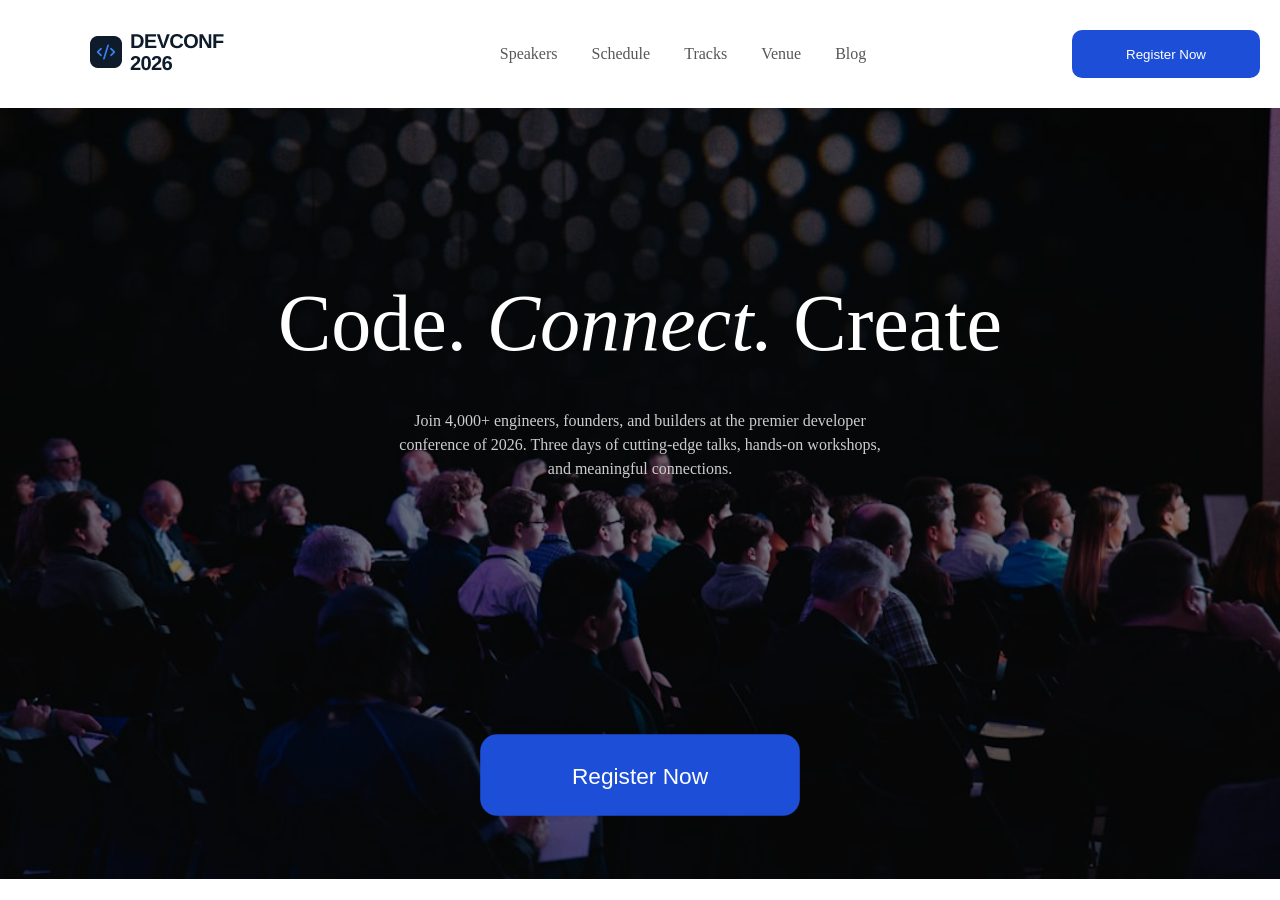
==== DevConference.html @ 2d99ce5b "first commit" ====
<!DOCTYPE html>
<html lang="en">
<head>
    <meta charset="UTF-8">
    <meta name="viewport" content="width=device-width, initial-scale=1.0">
    <title>Developer Conference</title>
    <link rel="stylesheet" href="./style.css">
</head>
<body>
    <header>
        <nav class="container">
            <div class="logo"><img src="./assets\logo.png" alt="Logo"></div>
            <div><ul class="container">
                <li><a href="#">Speakers</a></li>
                <li><a href="#">Schedule</a></li>
                <li><a href="#">Tracks</a></li>
                <li><a href="#">Venue</a></li>
                <li><a href="#">Blog</a></li>
            </ul></div>
            <div>
                <button class="common_btn">Register Now</button>
            </div>
        </nav>
        <section class="hero">
            <p id="headofbanner">Code. <em>Connect.</em> Create</p>
            <p id="paraofbanner">Join 4,000+ engineers, founders, and builders at the premier developer <br> 
                conference of 2026. Three days of cutting-edge talks, hands-on workshops,<br>
                 and meaningful connections.</p>
            <button class="common_btn">Register Now</button>
        </section>
    </header>
    <main>
        
    </main>
    
</body>
</html>
---- style.css ----
*{
    margin: 0;
    padding: 0;

}

ul li{
    list-style: none;
    
}

a{
    text-decoration: none;
    color: #575757;
}

nav{
    background-color: ;
    margin: 30px 20px;
}
.container{
    display: flex;
    justify-content: space-between;
    align-items: center;
}

.common_btn{
    background-color: #1D4ED8;
    color: white;
    padding: 12px 12px;
    border-radius: 10px;
    border: none;
    height: 48px;
    width: 188px;
    cursor: pointer;
    scale: 1;
   
}


.common_btn:hover{
    box-shadow: 0px 0px 6px #575757;
    transition: background-color 0.2s ease, box-shadow 0.3s ease-in-out, scale 0.2s;
    scale: 1.1;
}
.logo{
   margin: 0px 70px;
    
}

.container ul{
    gap: 10px;
}
.container ul li a{
    padding: 12px 12px;
    
}
.container ul li a:hover{
    cursor: pointer;
    box-shadow: 0px 0px 6px #575757;
    transition: background-color 0.2s ease, box-shadow 0.3s ease-in-out;
    border-radius: 5px;

}

.hero{
    position: relative;
    background-image: url('./assets/banner.jpg');
    background-size: cover;
    background-position: center;
    height: auto;

       display: flex;
    justify-content: center;
    align-items: center;
    flex-direction: column;
    
}

.hero::before{
    content: "";
    position: absolute;
    inset: 0;
    background: rgba(0,0,0,0.5); /* Dark overlay */
}
#headofbanner{
    color: #FFFFFF;
    padding-top: 150px;
    position: relative;
    font-size: 80px;
    


}
#paraofbanner{
    position: relative;
    color: #cecdcd;
    line-height: 1.5;
}
.hero p{
    margin: 20px auto;
    text-align: center;
}

.hero button{
    margin-top: 250px;
    margin-bottom: 80px;
    display: block;
    scale: 1.7;
}

.hero button:hover{
    scale: 1.8;
}
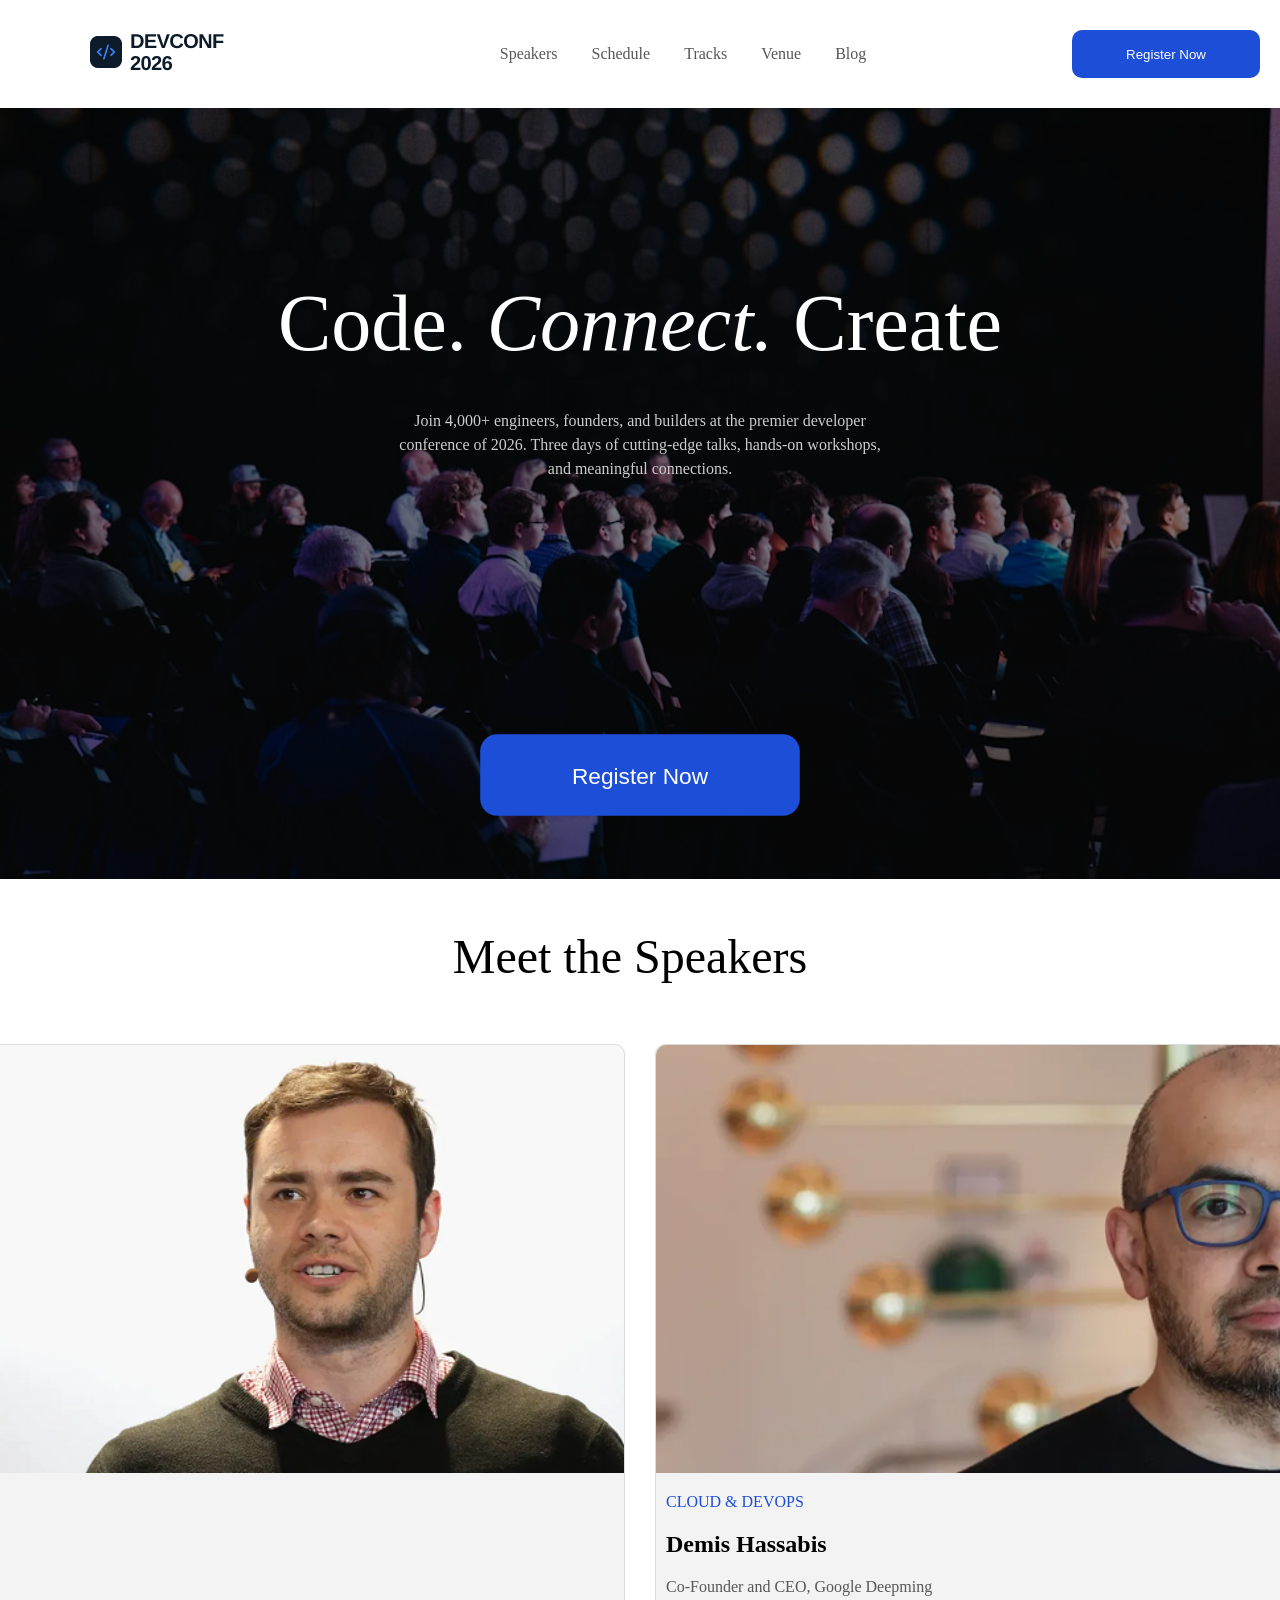
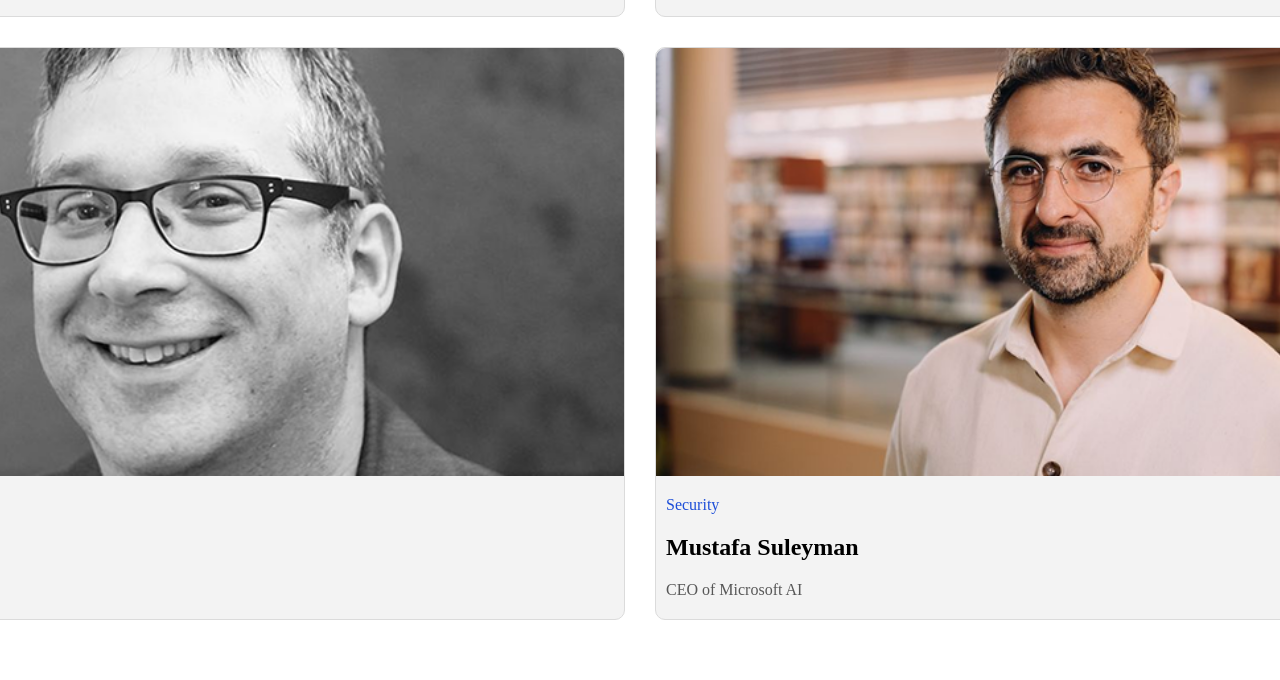
==== commit 61f46ca3: "Speaker section" ====
--- a/DevConference.html
+++ b/DevConference.html
@@ -30,7 +30,32 @@
         </section>
     </header>
     <main>
-        
+        <section class="speaker">
+        <p class="speaker_heading">Meet the Speakers</p>
+        <div class="speaker_card">
+            <div class="s_card"><img src="./assets/andrej.png" alt="Person 1">
+                    <p class="field">AI / ML</p>
+                    <h1>Andrej Karpathy</h1>
+                    <p class="position">Pretraining team, Anthropic</p>
+            </div>
+            <div class="s_card"><img src="./assets/demis.png" alt="Person 1">
+                    <p class="field">CLOUD & DEVOPS</p>
+                    <h1>Demis Hassabis</h1>
+                    <p class="position">Co-Founder and CEO, Google Deepming</p>
+            </div>
+            <div class="s_card"><img src="./assets/gary.png" alt="Person 1">
+                    <p class="field">Frontend</p>
+                    <h1>Gary Marcus</h1>
+                    <p class="position">Staff Enineer, Vercel</p>
+            </div>
+            <div class="s_card"><img src="./assets/mustafa.png" alt="Person 1">
+                    <p class="field">Security</p>
+                    <h1>Mustafa Suleyman</h1>
+                    <p class="position">CEO of Microsoft AI</p>
+            </div>
+        </div>
+        </section>
+
     </main>
     
 </body>
--- a/style.css
+++ b/style.css
@@ -111,4 +111,50 @@
 
 .hero button:hover{
     scale: 1.8;
+}
+.speaker_heading{
+    text-align: center;
+    font-size: 48px;
+    padding: 50px 20px 0 0;
+
+}
+.speaker_card{
+    display: grid;
+    grid-template-columns:repeat(2,850px);
+    grid-auto-rows: auto;
+    justify-content: center;
+    align-items: center;
+    max-width: 1400px;
+    margin: 60px auto;
+    gap: 30px 30px;
+    
+}
+
+.s_card{
+    border-radius: 10px;
+    background-color:#f3f3f3;
+    border: solid 0.1px #dbdbdb;
+    
+}
+
+.s_card img{
+    border-radius: 10px 10px 0 0;
+    width: 100%;
+    height: auto;
+    display: block;
+}
+
+.field{
+    color: #1D4ED8;
+    margin-top: 10px;
+}
+
+.position{
+    color: #575757;
+    font-weight: 300;
+    margin-bottom: 10px;
+}
+
+.s_card p, h1{
+    padding: 10px;
 }
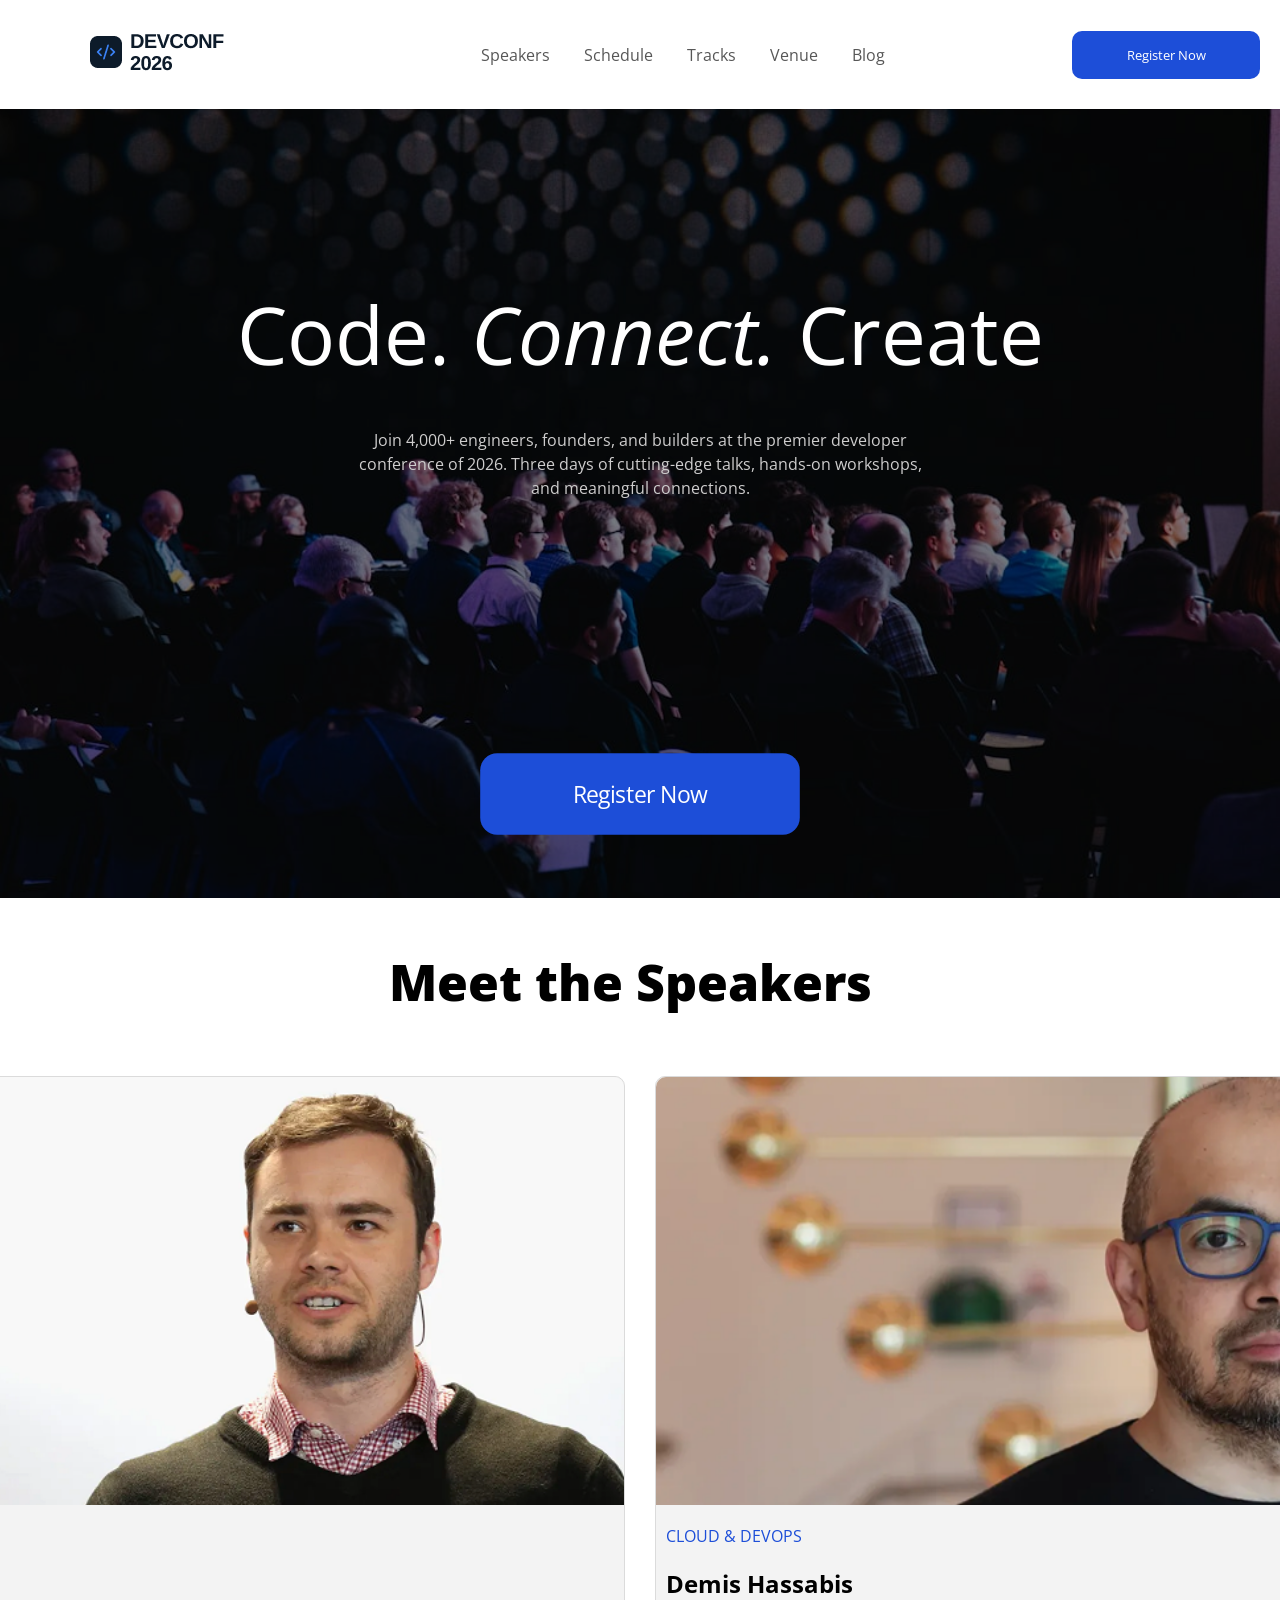
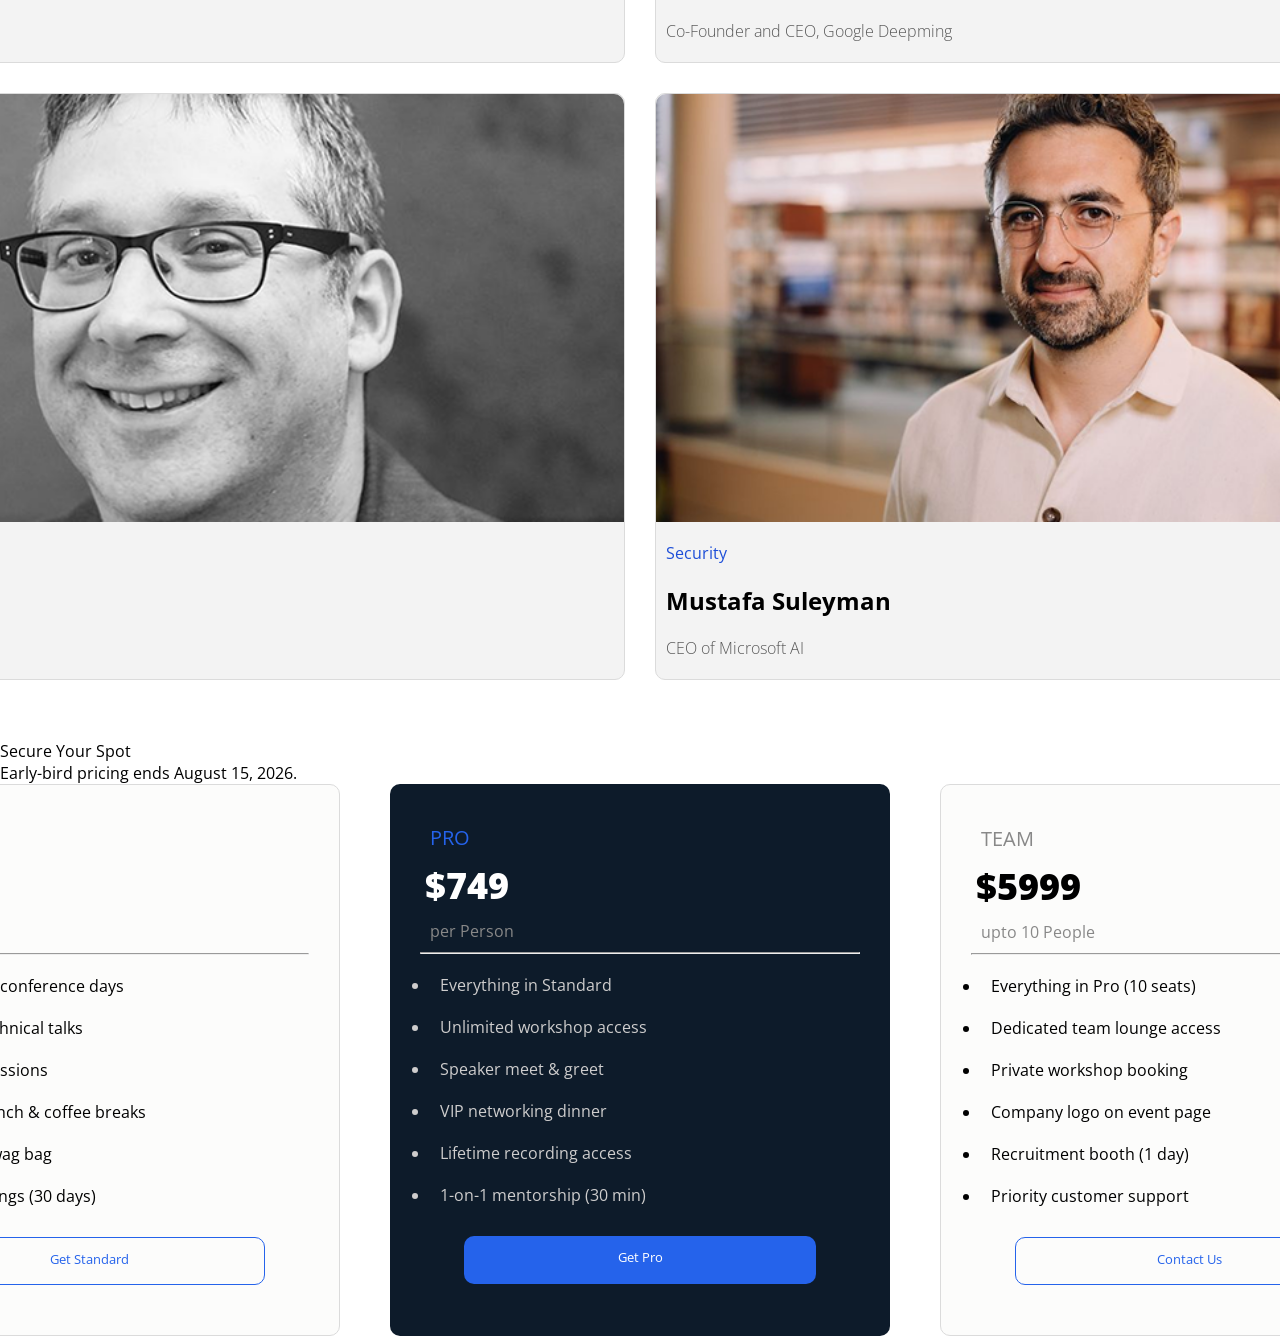
==== commit 0440b726: "Price-card-upadate" ====
--- a/DevConference.html
+++ b/DevConference.html
@@ -5,6 +5,9 @@
     <meta name="viewport" content="width=device-width, initial-scale=1.0">
     <title>Developer Conference</title>
     <link rel="stylesheet" href="./style.css">
+    <link rel="preconnect" href="https://fonts.googleapis.com">
+<link rel="preconnect" href="https://fonts.gstatic.com" crossorigin>
+<link href="https://fonts.googleapis.com/css2?family=Inter:ital,opsz,wght@0,14..32,100..900;1,14..32,100..900&family=Open+Sans:ital,wght@0,300..800;1,300..800&display=swap" rel="stylesheet">
 </head>
 <body>
     <header>
@@ -55,6 +58,59 @@
             </div>
         </div>
         </section>
+        <section>
+            <div>
+            <p id="Head-card-price">Secure Your Spot</p>
+            <p id="deadline">Early-bird pricing ends August 15, 2026.</p>
+            </div>
+            <div class="price-card">
+                <div class="normal-card">
+                    <p class="plan">STANDARD</p>
+                    <p class="price">$399</p>
+                    <p class="person">per Person</p>
+                    <hr>
+                    <ul class="list">
+                        <li>󠁯Access to all 3 conference days</li>
+                        <li>48 curated technical talks</li>
+                        <li>2 workshop sessions</li>
+                        <li>Networking lunch & coffee breaks</li>
+                        <li>Conference swag bag</li>
+                        <li>Digital recordings (30 days)</li>
+                    </ul>
+                    <button class="price-card-btn">Get Standard</button>
+                </div>
+                <div class="pro-card">
+                    <p class="plan-pro">PRO</p>
+                    <p class="price-pro">$749</p>
+                    <p class="person-pro">per Person</p>
+                    <hr>
+                    <ul class="list-pro">
+                        <li>Everything in Standard</li>
+                        <li>Unlimited workshop access</li>
+                        <li>Speaker meet & greet</li>
+                        <li>VIP networking dinner</li>
+                        <li>Lifetime recording access</li>
+                        <li>1-on-1 mentorship (30 min)</li>
+                    </ul>
+                    <button class="price-card-btn-pro">Get Pro</button>
+                </div>
+                <div class="normal-card">
+                    <p class="plan">TEAM</p>
+                    <p class="price">$5999</p>
+                    <p class="person">upto 10 People</p>
+                    <hr>
+                    <ul class="list">
+                        <li>Everything in Pro (10 seats)</li>
+                        <li>Dedicated team lounge access</li>
+                        <li>Private workshop booking</li>
+                        <li>Company logo on event page</li>
+                        <li>Recruitment booth (1 day)</li>
+                        <li>Priority customer support</li>
+                    </ul>
+                    <button class="price-card-btn">Contact Us</button>
+                </div>
+            </div>
+        </section>
 
     </main>
     
--- a/style.css
+++ b/style.css
@@ -1,7 +1,7 @@
 *{
     margin: 0;
     padding: 0;
-
+    font-family: "Open Sans", sans-serif;
 }
 
 ul li{
@@ -114,8 +114,10 @@
 }
 .speaker_heading{
     text-align: center;
-    font-size: 48px;
+    font-size: 50px;
     padding: 50px 20px 0 0;
+    font-weight: 900;
+
 
 }
 .speaker_card{
@@ -157,4 +159,112 @@
 
 .s_card p, h1{
     padding: 10px;
-}+}
+
+.price-card{
+    display: grid;
+    justify-content: center;
+    grid-template-columns: repeat(3, 500px);
+    gap: 50px;
+
+}
+
+.normal-card{
+    background-color: #fcfcfb;
+    border-radius: 10px;
+    padding: 30px;
+    border: 0.1px solid #dbdbdb;
+}
+.plan{
+    color:#888888;
+    margin: 10px;
+    font-size: 20px;
+}
+
+.price{
+    font-size: 36px;
+    font-weight: 900;
+    margin: 5px;
+}
+
+.person{
+    color: #888888;
+    margin: 10px ;
+}
+
+.list li{
+    list-style: disc;
+    padding: 10px;
+}
+
+.list{
+    margin: 10px;
+}
+
+.price-card-btn{
+    display: flex;
+    justify-content: center;
+    background-color: #fcfcfb;
+    color: #2563EB;
+    padding: 12px 12px;
+    border-radius: 10px;
+    border: 1px solid #2563EB;
+    height: 48px;
+    width: 80%;
+    cursor: pointer;
+    scale: 1;
+    margin: 20px auto;
+   
+}
+
+.price-card-btn-pro{
+    display: flex;
+    justify-content: center;
+    background-color: #2563EB;
+    color: #FFFFFF;
+    padding: 12px 12px;
+    border-radius: 10px;
+    border: none;
+    height: 48px;
+    width: 80%;
+    cursor: pointer;
+    scale: 1;
+    margin: 20px auto;
+   
+}
+
+.pro-card{
+    background-color: #0D1B2A;
+    border-radius: 10px;
+    padding: 30px;
+}
+
+.plan-pro{
+    color:#2563EB;
+    margin: 10px;
+    font-size: 20px;
+}
+
+.price-pro{
+    font-size: 36px;
+    font-weight: 900;
+    margin: 5px;
+    color: #FFFFFF;
+}
+
+.person-pro{
+    color: #888888;
+    margin: 10px ;
+}
+
+.list-pro{
+    color:#cecdcd;
+    margin: 10px;
+}
+
+.list-pro li{
+    list-style: disc;
+    padding: 10px;
+}
+
+.Head-card-price
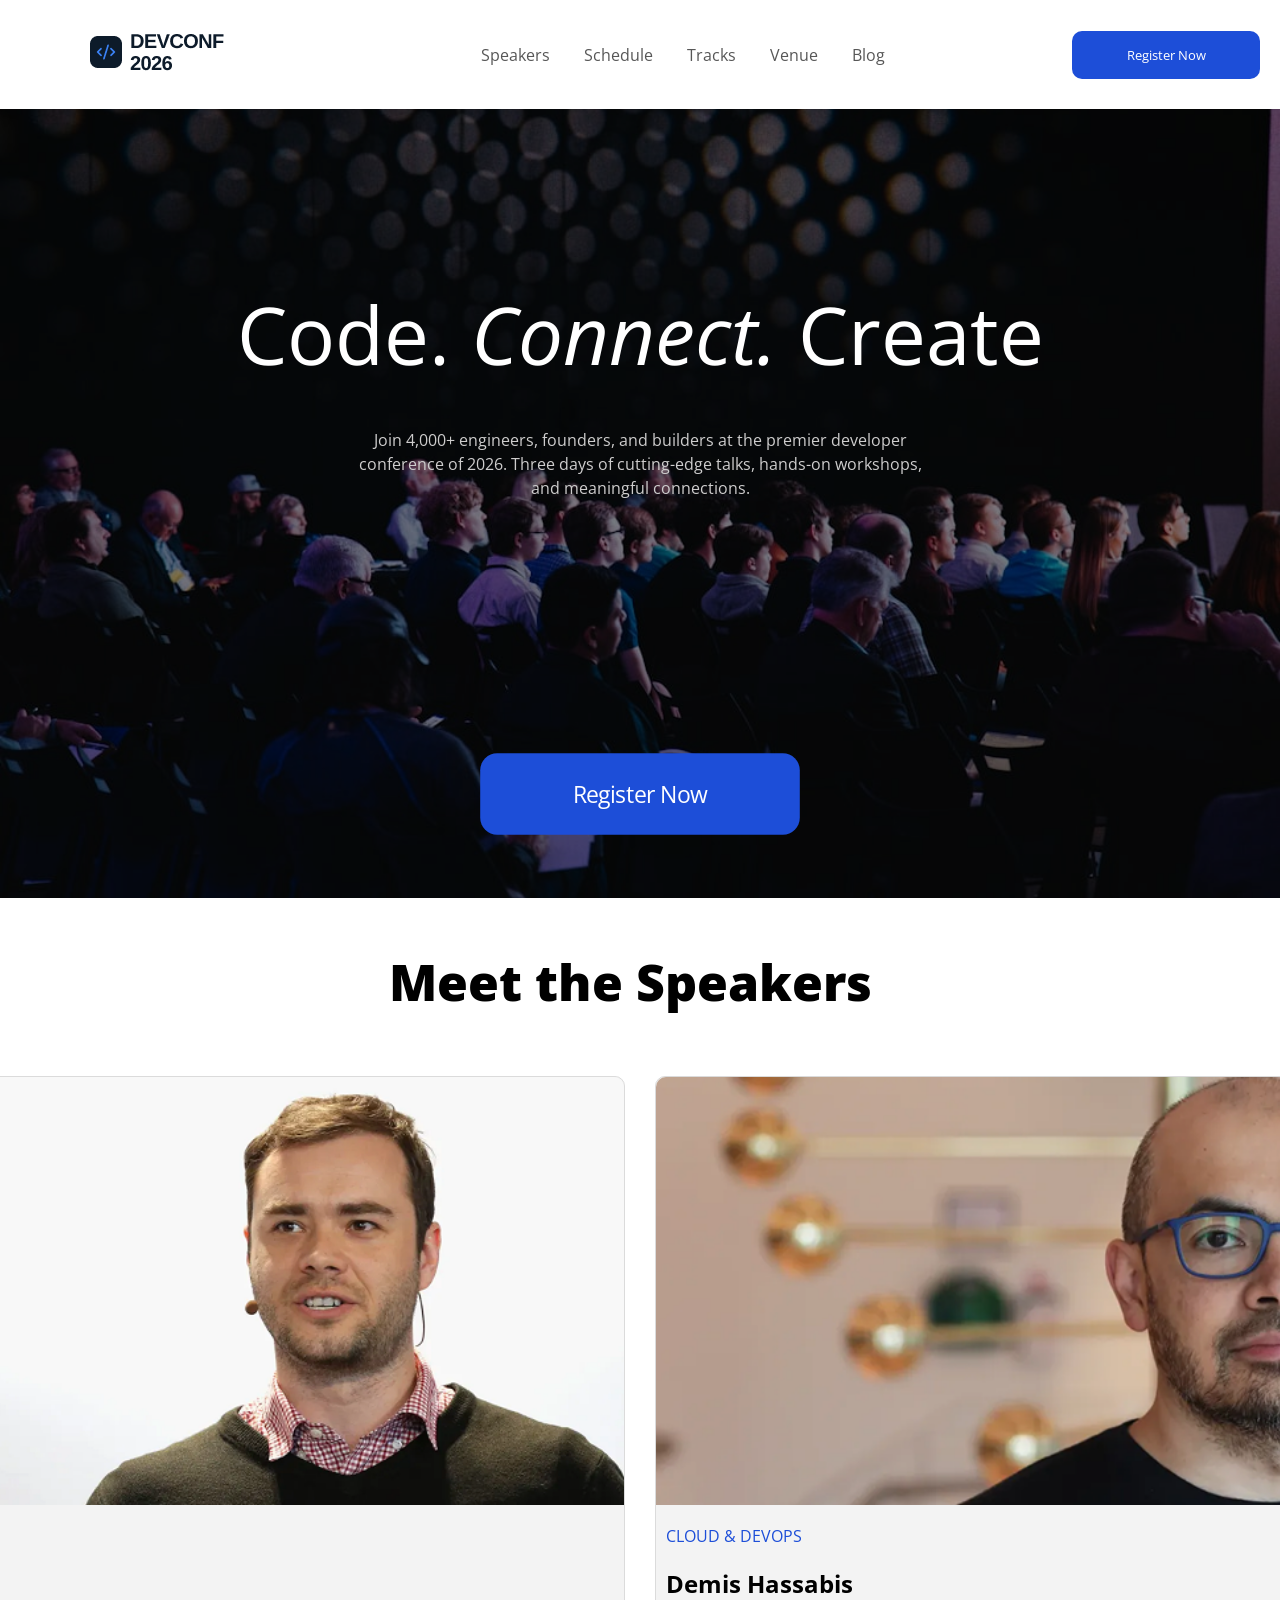
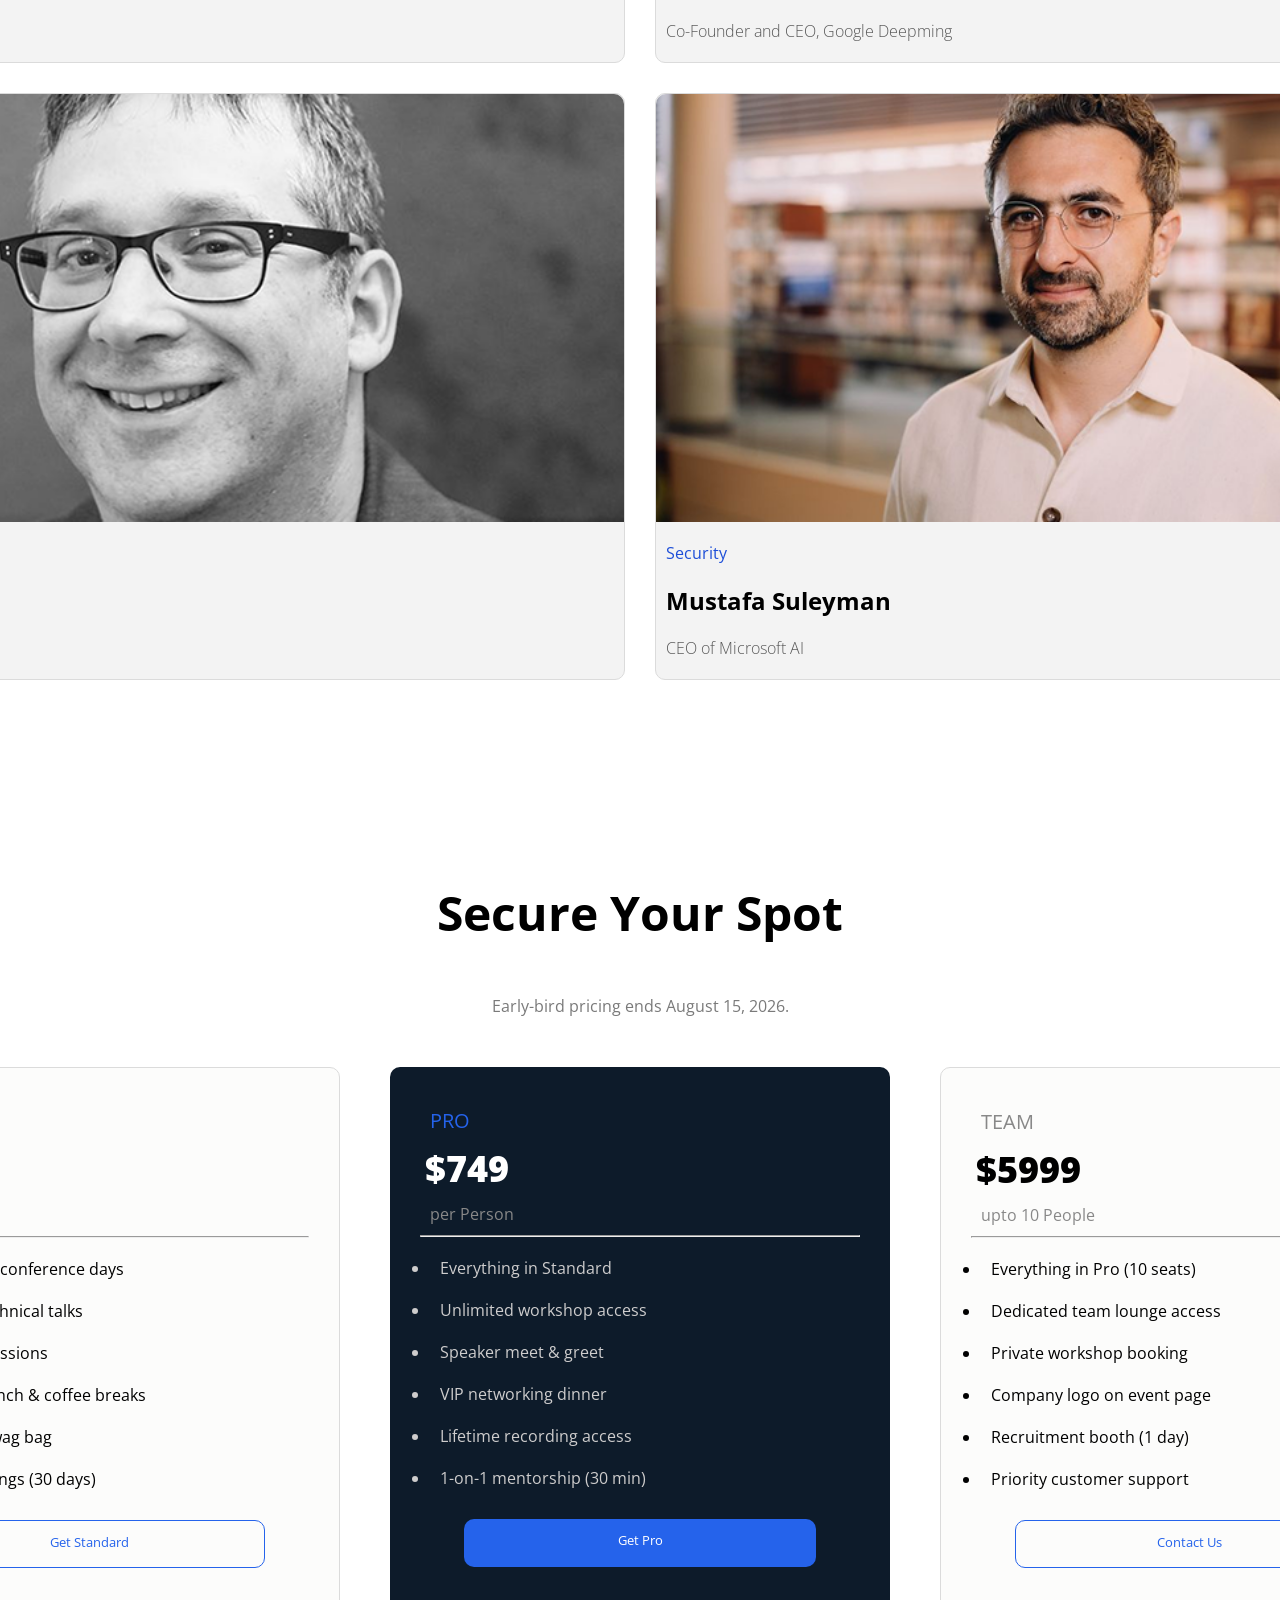
==== commit c306d0d4: "price-card-complete" ====
--- a/DevConference.html
+++ b/DevConference.html
@@ -59,8 +59,8 @@
         </div>
         </section>
         <section>
-            <div>
-            <p id="Head-card-price">Secure Your Spot</p>
+            <div class="head-info-price">
+            <p id="Head-card-price"><b>Secure Your Spot</b></p>
             <p id="deadline">Early-bird pricing ends August 15, 2026.</p>
             </div>
             <div class="price-card">
--- a/style.css
+++ b/style.css
@@ -267,4 +267,16 @@
     padding: 10px;
 }
 
-.Head-card-price+#Head-card-price{
+    font-size: 48px;
+   text-align: center;
+   margin: 200px 50px auto;
+   
+}
+
+#deadline{
+    text-align: center;
+    margin: 50px;
+    color: #7a7a7a;
+}
+
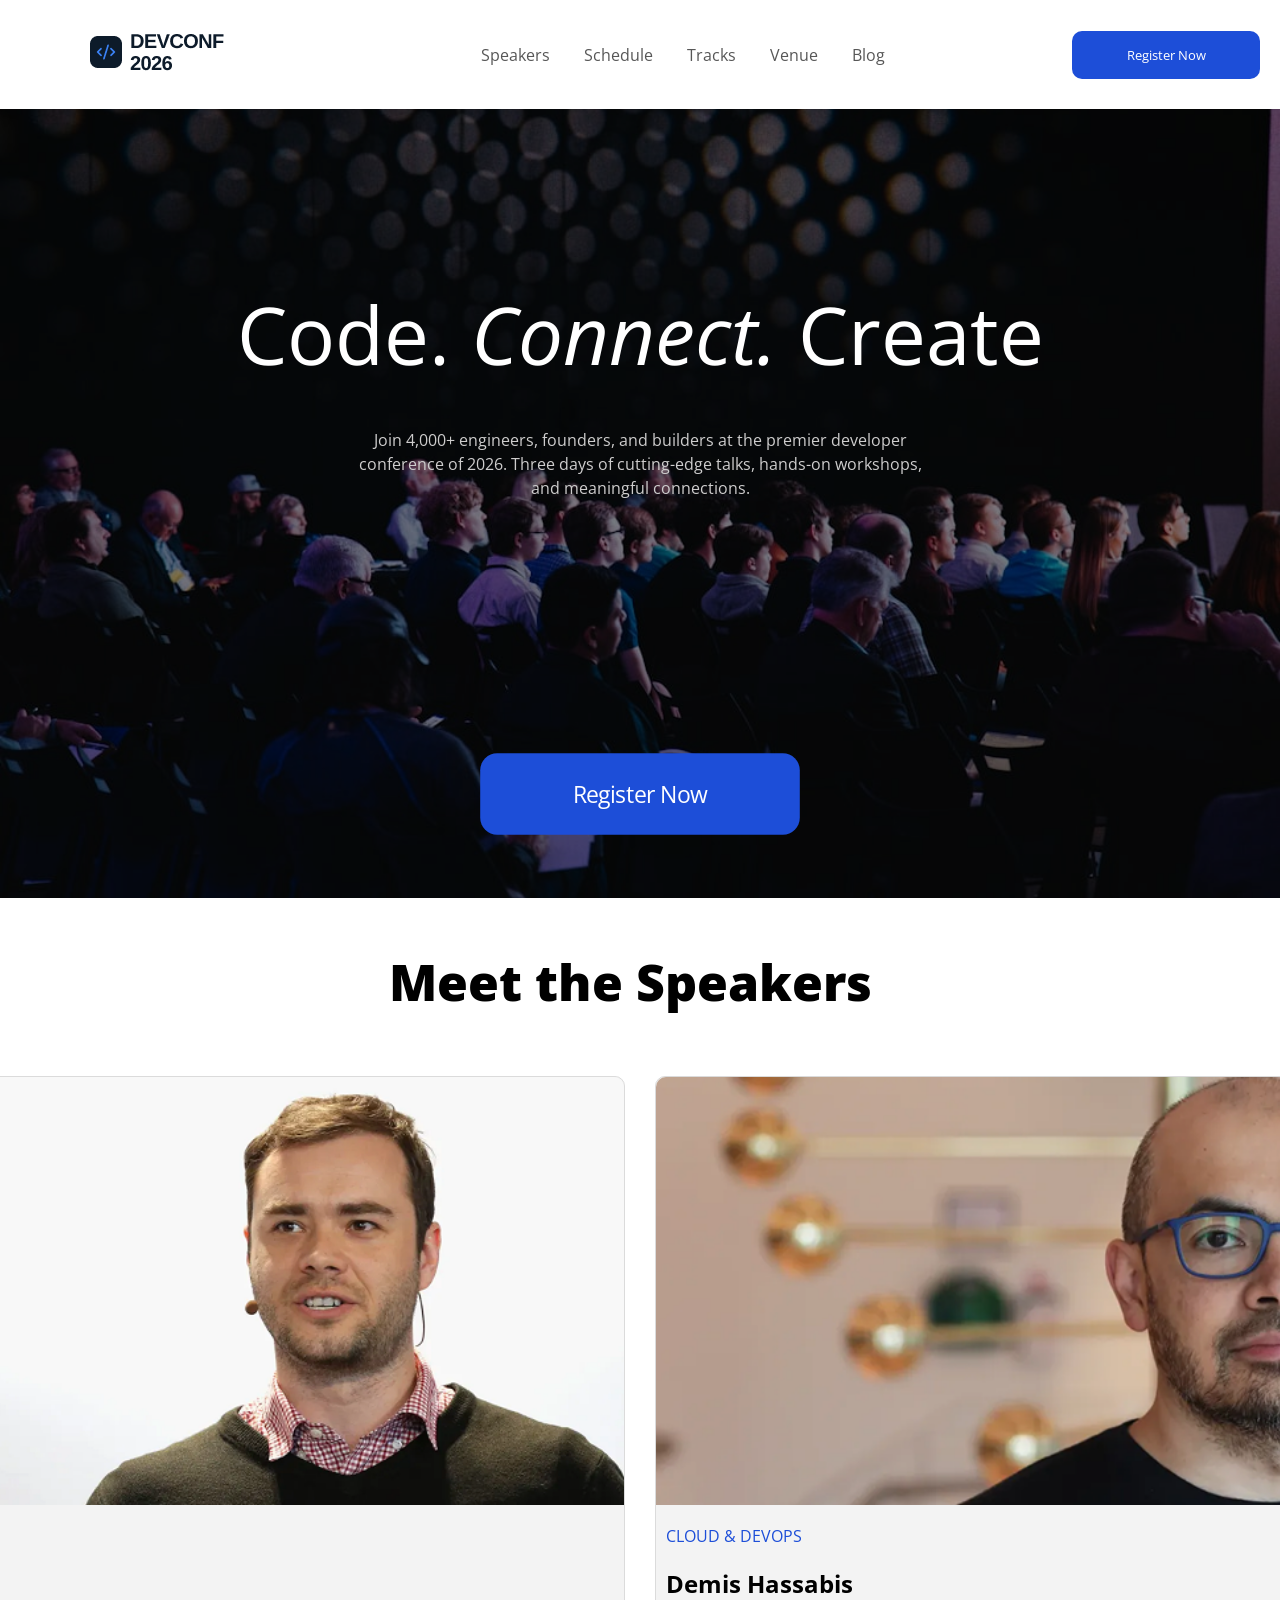
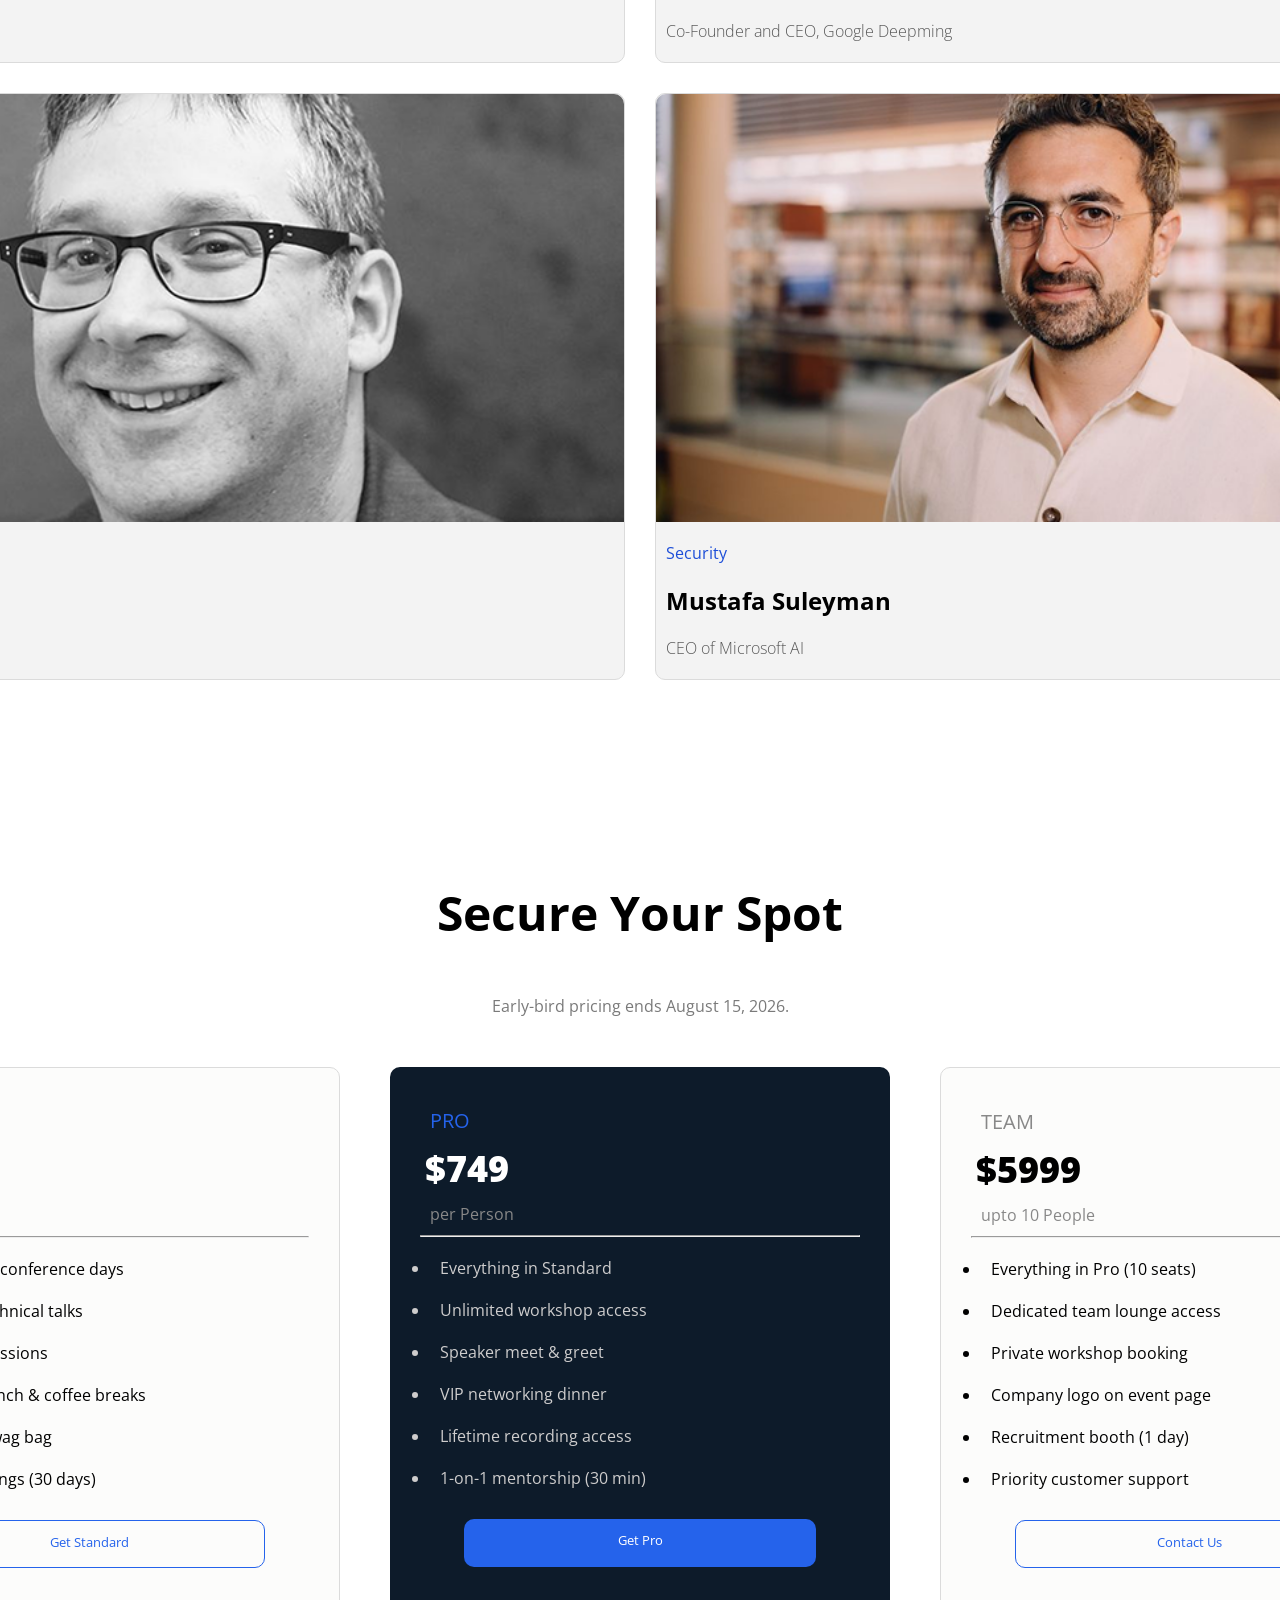
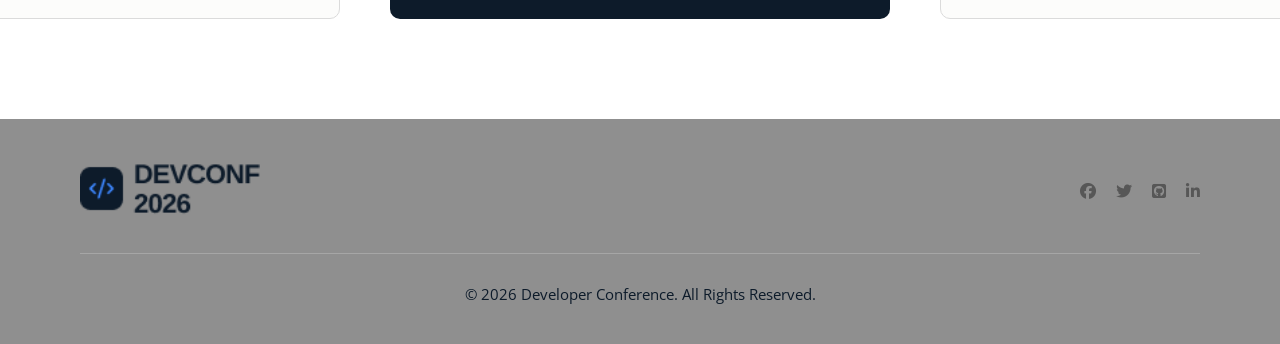
==== commit d07488e8: "footer-done" ====
--- a/DevConference.html
+++ b/DevConference.html
@@ -8,7 +8,8 @@
     <link rel="preconnect" href="https://fonts.googleapis.com">
 <link rel="preconnect" href="https://fonts.gstatic.com" crossorigin>
 <link href="https://fonts.googleapis.com/css2?family=Inter:ital,opsz,wght@0,14..32,100..900;1,14..32,100..900&family=Open+Sans:ital,wght@0,300..800;1,300..800&display=swap" rel="stylesheet">
-</head>
+<link rel="stylesheet"
+href="https://cdnjs.cloudflare.com/ajax/libs/font-awesome/6.7.2/css/all.min.css">
 <body>
     <header>
         <nav class="container">
@@ -113,6 +114,29 @@
         </section>
 
     </main>
-    
+    <footer class="footer">
+
+    <div class="footer-top">
+
+        <div class="footer-logo">
+            <img src=".\assets\logo.png" alt="Developer Conference Logo">
+        </div>
+
+        <div class="social-links">
+            <a href="#"><i class="fa-brands fa-facebook"></i></a>
+            <a href="#"><i class="fa-brands fa-twitter"></i></a>
+            <a href="#"><i class="fa-brands fa-square-github"></i></a>
+            <a href="#"><i class="fa-brands fa-linkedin-in"></i></a>
+        </div>
+
+    </div>
+
+    <hr>
+
+    <p class="copyright">
+        © 2026 Developer Conference. All Rights Reserved.
+    </p>
+
+</footer>
 </body>
 </html>
--- a/style.css
+++ b/style.css
@@ -280,3 +280,45 @@
     color: #7a7a7a;
 }
 
+.footer{
+    margin-top: 100px;
+    padding: 40px 80px;
+    background-color: #8f8f8f;
+}
+
+.footer-top{
+    display: flex;
+    justify-content: space-between;
+    align-items: center;
+}
+
+.footer-logo img{
+    width: 180px;
+}
+
+.social-links{
+    display: flex;
+    gap: 20px;
+}
+
+.social-links img{
+    width: 28px;
+    height: 28px;
+    transition: transform .3s ease;
+}
+
+.social-links i:hover{
+    transform: scale(1.15);
+}
+
+.footer hr{
+    margin: 30px 0;
+    border: none;
+    border-top: 1px solid rgba(255,255,255,.2);
+}
+
+.copyright{
+    text-align: center;
+    color: #0D1B2A;
+    font-size: 15px;
+}
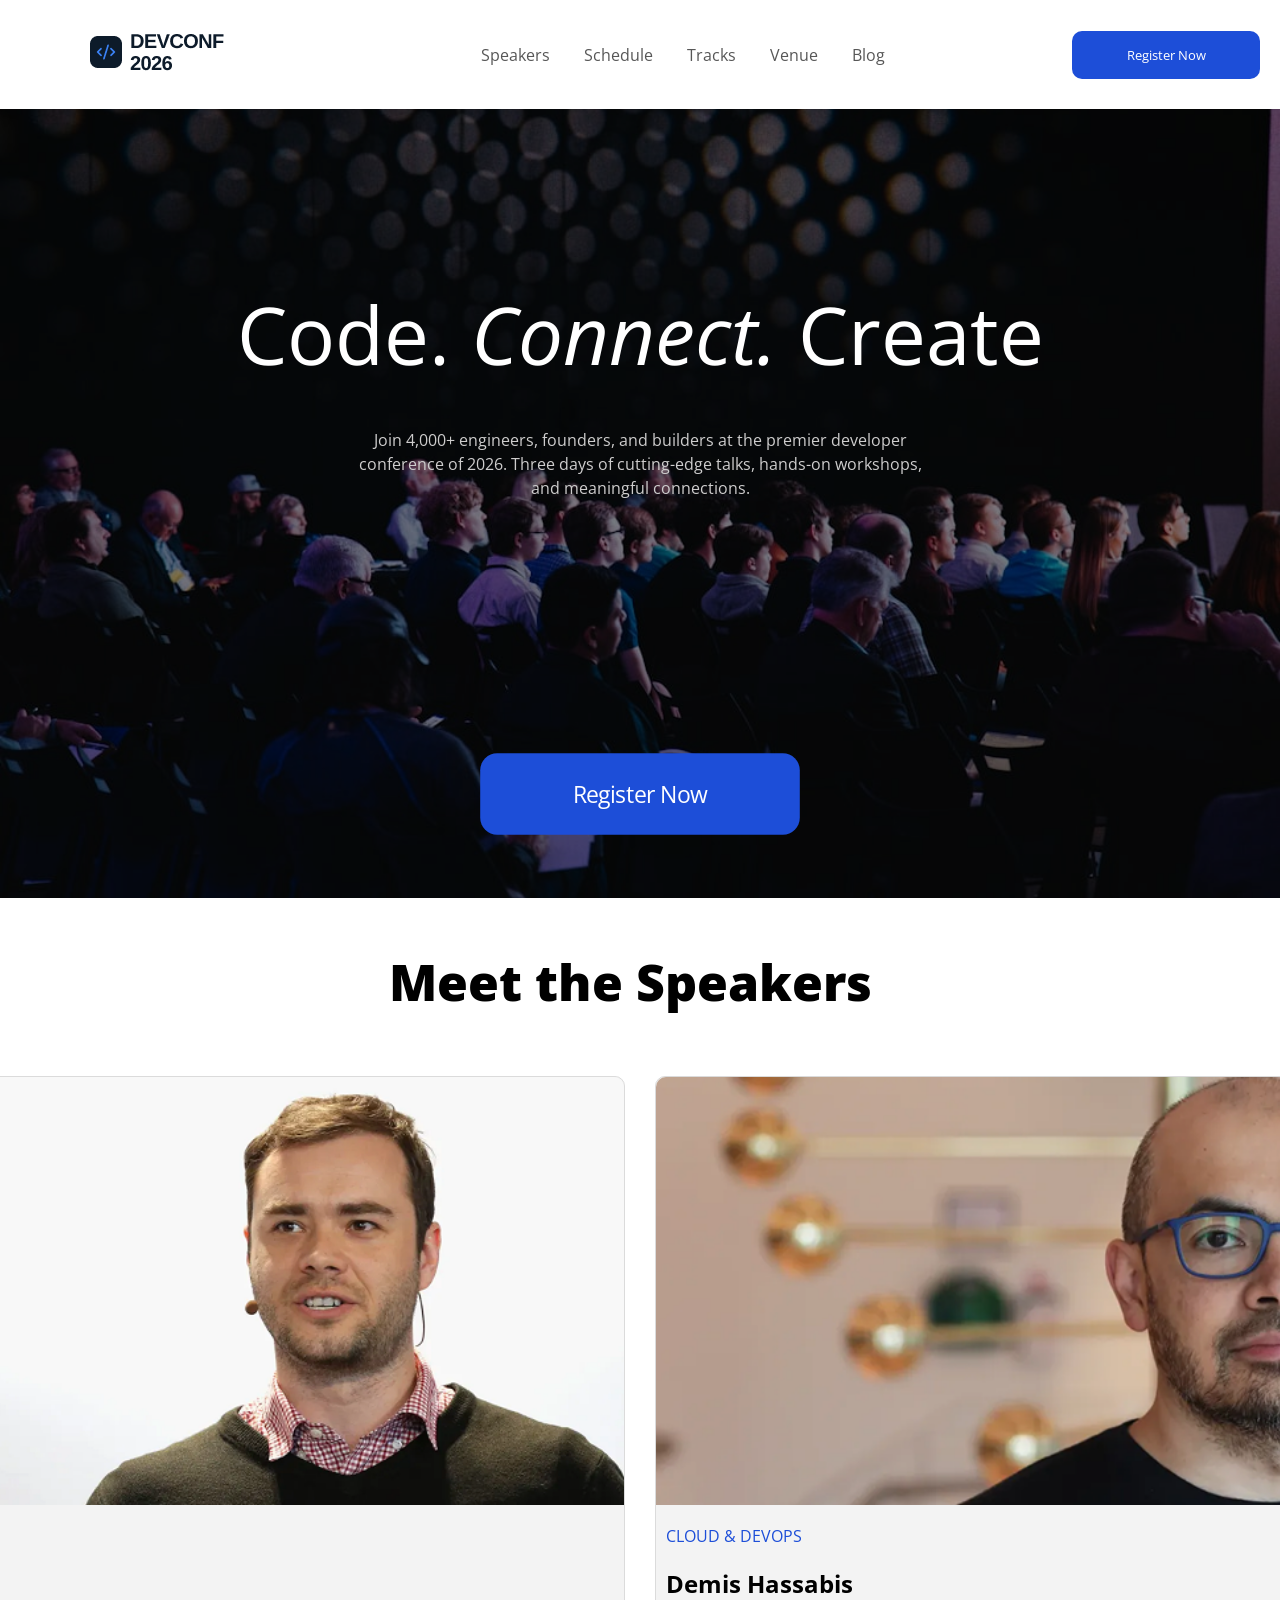
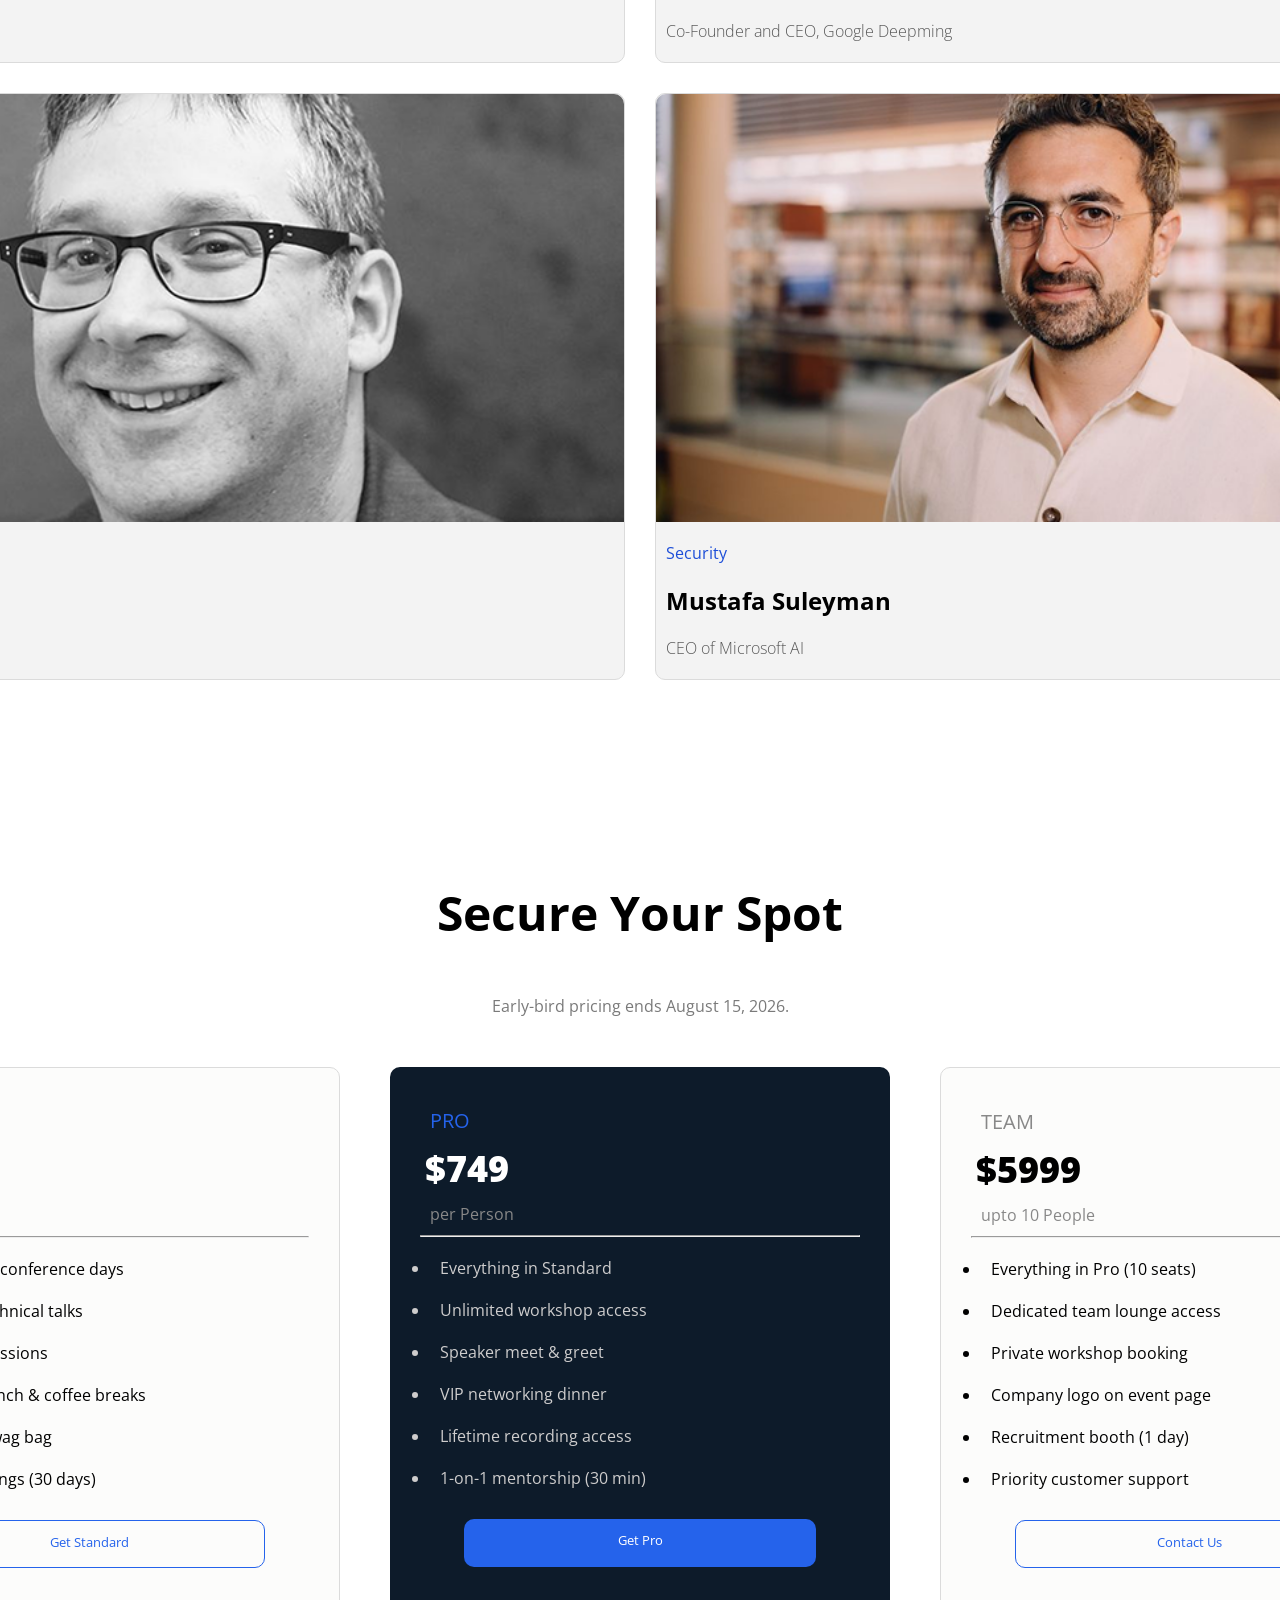
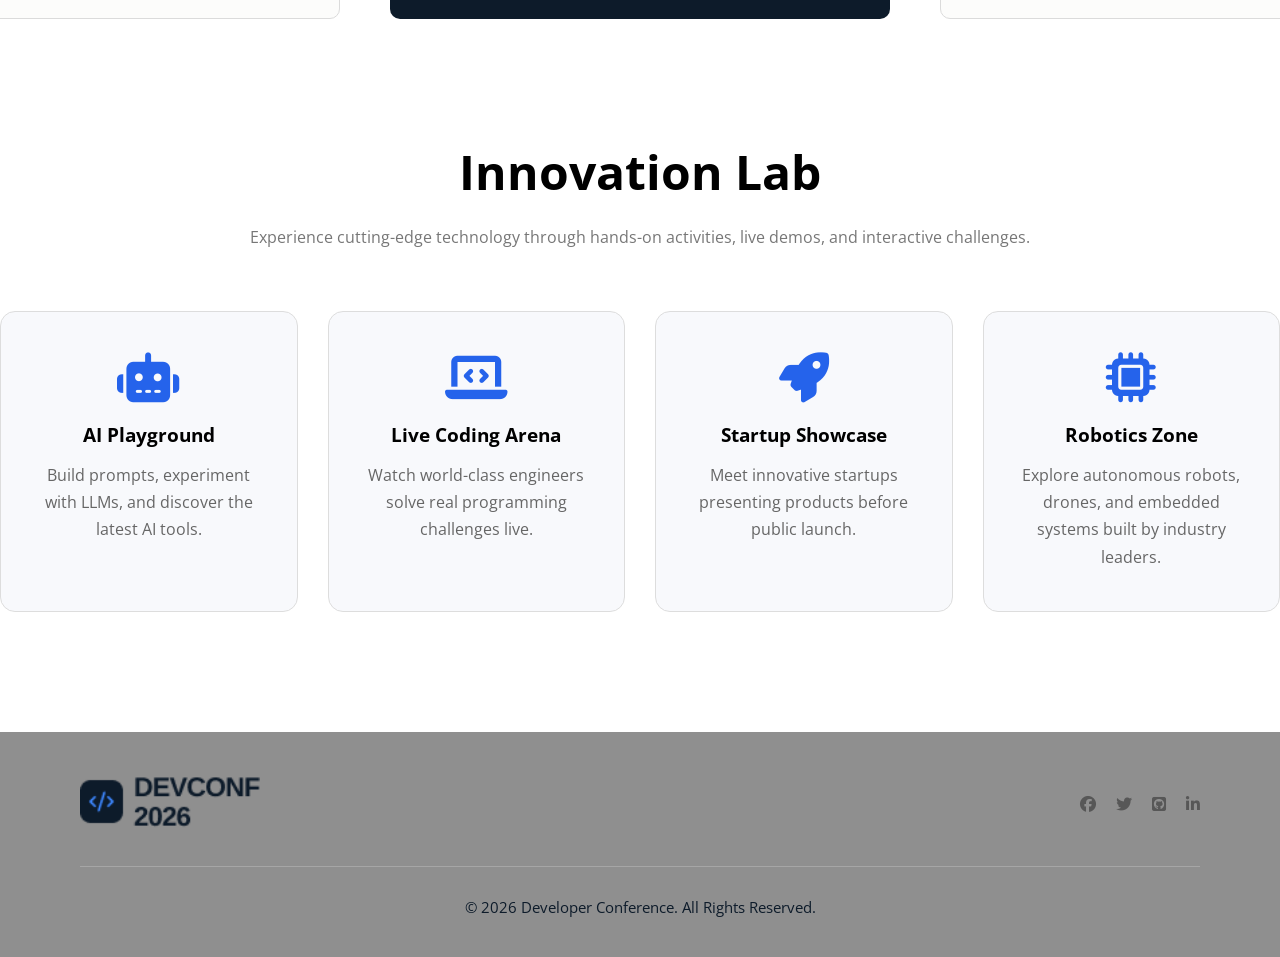
==== commit 3cdb602d: "final-version" ====
--- a/DevConference.html
+++ b/DevConference.html
@@ -112,6 +112,52 @@
                 </div>
             </div>
         </section>
+        <section class="innovation">
+
+    <h2 class="innovation-title">Innovation Lab</h2>
+
+    <p class="innovation-subtitle">
+        Experience cutting-edge technology through hands-on activities,
+        live demos, and interactive challenges.
+    </p>
+
+    <div class="innovation-grid">
+
+        <div class="innovation-card">
+            <i class="fa-solid fa-robot"></i>
+            <h3>AI Playground</h3>
+            <p>
+                Build prompts, experiment with LLMs, and discover the latest AI tools.
+            </p>
+        </div>
+
+        <div class="innovation-card">
+            <i class="fa-solid fa-laptop-code"></i>
+            <h3>Live Coding Arena</h3>
+            <p>
+                Watch world-class engineers solve real programming challenges live.
+            </p>
+        </div>
+
+        <div class="innovation-card">
+            <i class="fa-solid fa-rocket"></i>
+            <h3>Startup Showcase</h3>
+            <p>
+                Meet innovative startups presenting products before public launch.
+            </p>
+        </div>
+
+        <div class="innovation-card">
+            <i class="fa-solid fa-microchip"></i>
+            <h3>Robotics Zone</h3>
+            <p>
+                Explore autonomous robots, drones, and embedded systems built by industry leaders.
+            </p>
+        </div>
+
+    </div>
+
+</section>
 
     </main>
     <footer class="footer">
--- a/style.css
+++ b/style.css
@@ -174,6 +174,13 @@
     border-radius: 10px;
     padding: 30px;
     border: 0.1px solid #dbdbdb;
+
+}
+
+.normal-card:hover{
+    transform:translateY(-10px);
+    box-shadow: 0 0 6px #acacac;
+    transition: transform 0.5s ease, box-shadow 0.5s ease-in-out;
 }
 .plan{
     color:#888888;
@@ -217,6 +224,13 @@
    
 }
 
+.price-card-btn:hover{
+    scale: 1.1;
+    box-shadow:0 0 5px #7a7a7a;
+    transition: box-shadow 0.3s ease-in-out, scale 0.3s ease-in-out;
+}
+
+
 .price-card-btn-pro{
     display: flex;
     justify-content: center;
@@ -233,12 +247,22 @@
    
 }
 
+.price-card-btn-pro:hover{
+    scale: 1.1;
+    box-shadow:0 15px 35px rgba(0,0,0,.12);
+    transition: box-shadow 0.3s ease-in-out, scale 0.3s ease-in-out;
+}
+
 .pro-card{
     background-color: #0D1B2A;
     border-radius: 10px;
     padding: 30px;
 }
-
+.pro-card:hover{
+    transform:translateY(-10px);
+    box-shadow: 0 0 6px #888585;
+    transition: transform 0.5s ease, box-shadow 0.5s ease-in-out;
+}
 .plan-pro{
     color:#2563EB;
     margin: 10px;
@@ -321,4 +345,55 @@
     text-align: center;
     color: #0D1B2A;
     font-size: 15px;
+}
+
+.innovation{
+    margin:120px auto;
+    max-width:1500px;
+    text-align:center;
+}
+
+.innovation-title{
+    font-size:48px;
+    margin-bottom:20px;
+}
+
+.innovation-subtitle{
+    color:#777;
+    margin-bottom:60px;
+    line-height:1.7;
+}
+
+.innovation-grid{
+    display:grid;
+    grid-template-columns:repeat(4,1fr);
+    gap:30px;
+}
+
+.innovation-card{
+    background:#f8f9fc;
+    padding:40px 30px;
+    border-radius:15px;
+    border:1px solid #ddd;
+    transition:.3s;
+}
+
+.innovation-card:hover{
+    transform:translateY(-10px);
+    box-shadow:0 15px 35px rgba(0,0,0,.12);
+}
+
+.innovation-card i{
+    font-size:50px;
+    color:#2563EB;
+    margin-bottom:20px;
+}
+
+.innovation-card h3{
+    margin-bottom:15px;
+}
+
+.innovation-card p{
+    color:#666;
+    line-height:1.7;
 }
